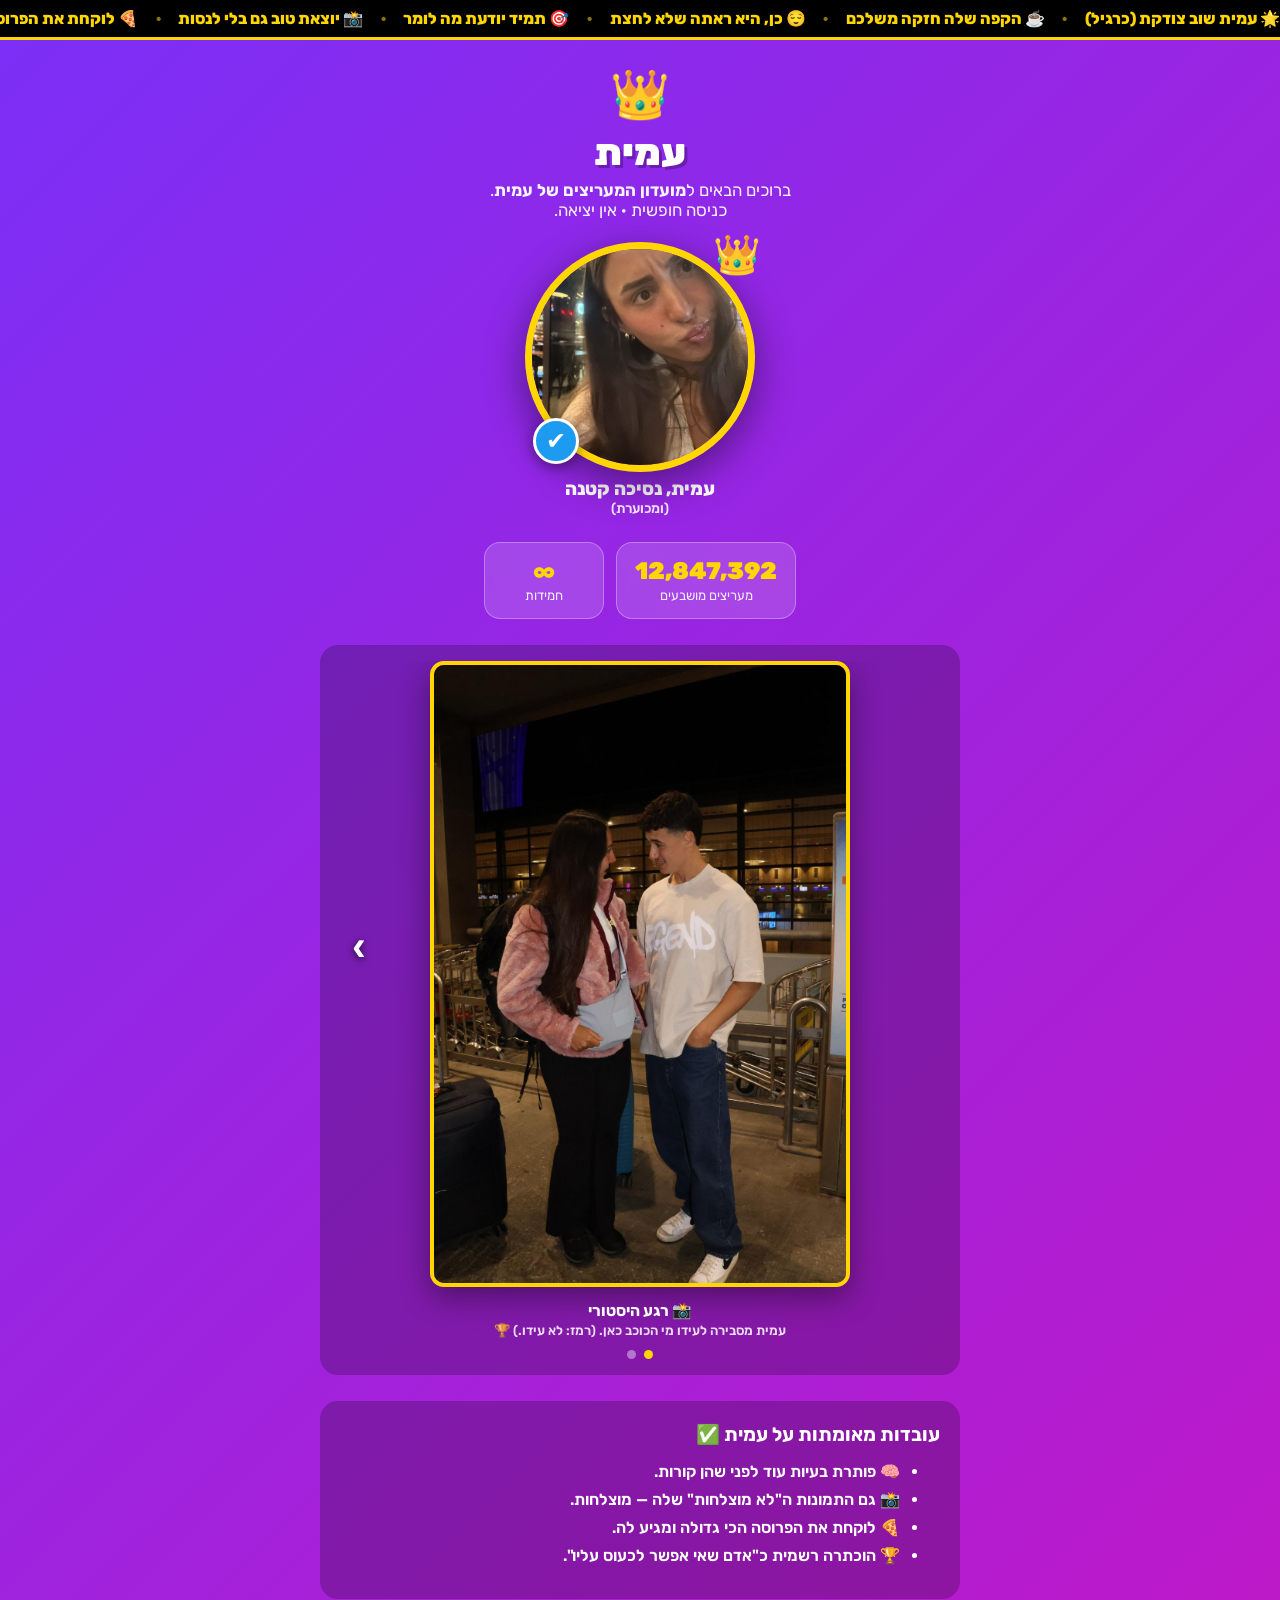
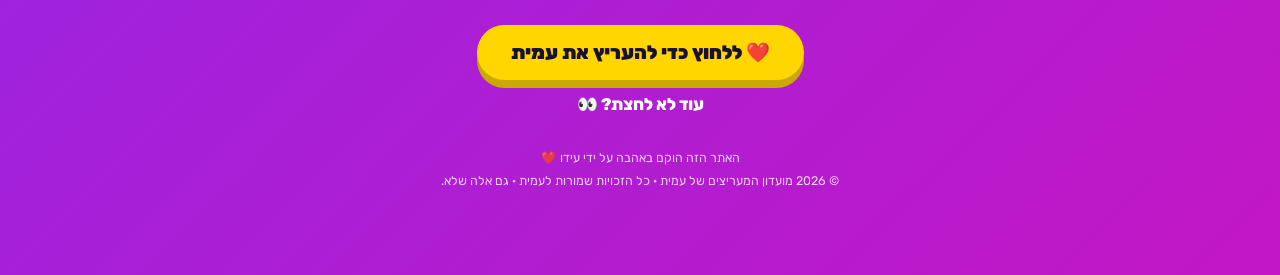
==== amit/index.html @ 1f01b0bc "amit: tune carousel swipe sensitivity (75px/1.5 -> 50px/1.2) Previous threshold was too stiff; a mod" ====
<!doctype html>
<html lang="he" dir="rtl">
<head>
  <meta charset="utf-8">
  <meta name="viewport" content="width=device-width, initial-scale=1.0">
  <link rel="icon" href='data:image/svg+xml,<svg xmlns="http://www.w3.org/2000/svg" viewBox="0 0 100 100"><text y=".9em" font-size="90">🍫</text></svg>'>
  <title>עמית 👑 — מועדון המעריצים</title>
  <meta name="description" content="מועדון המעריצים (הקטן והלא-רשמי בכלל) של עמית.">
  <meta name="robots" content="noindex, nofollow">
  <meta property="og:title" content="עמית 👑 — מועדון המעריצים">
  <meta property="og:description" content="מועדון המעריצים של עמית. חבר אחד נלהב (אני).">
  <meta property="og:image" content="amit.jpg">
  <link rel="preconnect" href="https://fonts.googleapis.com">
  <link rel="preconnect" href="https://fonts.gstatic.com" crossorigin>
  <link href="https://fonts.googleapis.com/css2?family=Rubik:wght@400;600;800;900&display=swap" rel="stylesheet">
  <style>
    :root { --p:#7b2ff7; --p2:#f107a3; --gold:#ffd600; --ink:#1a1030; }
    * { box-sizing:border-box; }
    html,body { margin:0; }
    body {
      font-family:"Rubik",sans-serif; color:#fff; text-align:center;
      background: linear-gradient(135deg,#7b2ff7,#f107a3 55%,#ff8a00);
      background-size:300% 300%; animation:bgmove 14s ease infinite;
      min-height:100vh; overflow-x:hidden;
      touch-action:manipulation; /* מבטל זום בדאבל-טאפ (מקישות מהירות) — שומר גלילה/צביטה */
    }
    @keyframes bgmove { 0%{background-position:0 50%} 50%{background-position:100% 50%} 100%{background-position:0 50%} }

    .ticker { background:#000; color:var(--gold); font-weight:800; padding:9px 0; overflow:hidden; border-bottom:3px solid var(--gold); }
    .ticker__track { display:inline-flex; white-space:nowrap; will-change:transform; animation:ticker 32s linear infinite; }
    .ticker__track > span { flex:0 0 auto; }
    .ticker__track .ti { display:inline-block; unicode-bidi:isolate; font-style:normal; }
    .ticker__track .ti::after { content:"·"; margin-inline:1.1rem; color:var(--gold); opacity:.55; }
    @keyframes ticker { from{transform:translateX(0)} to{transform:translateX(50%)} }

    .wrap { max-width:680px; margin:0 auto; padding:26px 20px 70px; }
    .crown { font-size:3rem; animation:float 2.6s ease-in-out infinite; }
    @keyframes float { 0%,100%{transform:translateY(0) rotate(-6deg)} 50%{transform:translateY(-14px) rotate(6deg)} }

    h1 { font-size:2.3rem; font-weight:900; margin:.2em 0 .1em; text-shadow:3px 3px 0 rgba(0,0,0,.25); line-height:1.25; }
    .sub { font-size:1.05rem; opacity:.95; margin:0 auto 22px; max-width:460px; }

    .photo-frame { position:relative; width:230px; height:230px; margin:10px auto 6px; }
    .photo-frame img { width:100%; height:100%; object-fit:cover; border-radius:50%; border:7px solid var(--gold); box-shadow:0 12px 40px rgba(0,0,0,.45); animation:bob 4s ease-in-out infinite; transition:opacity .25s ease; }
    @keyframes bob { 0%,100%{transform:rotate(-2deg)} 50%{transform:rotate(2deg)} }
    .photo-frame .badge { position:absolute; top:-10px; inset-inline-start:-6px; font-size:2.4rem; animation:float 3.1s ease-in-out infinite; }
    .photo-frame .verified { position:absolute; bottom:8px; inset-inline-end:8px; background:#1d9bf0; color:#fff; border-radius:50%; width:46px; height:46px; display:grid; place-items:center; font-size:1.5rem; border:3px solid #fff; box-shadow:0 4px 14px rgba(0,0,0,.4); }
    .caption { font-weight:800; font-size:1.15rem; margin:6px 0 2px; }
    .caption small { display:block; font-weight:600; opacity:.85; font-size:.85rem; }

    .stats { display:flex; gap:12px; justify-content:center; flex-wrap:wrap; margin:26px 0; }
    .stat { background:rgba(255,255,255,.15); backdrop-filter:blur(4px); border:1px solid rgba(255,255,255,.3); border-radius:16px; padding:14px 18px; min-width:120px; }
    .stat b { display:block; font-size:1.5rem; font-weight:900; color:var(--gold); }
    .stat span { font-size:.82rem; opacity:.92; }

    .moment { background:rgba(0,0,0,.22); border-radius:18px; padding:16px; margin:8px 0 26px; }
    .moment img { width:100%; max-width:420px; border-radius:14px; border:4px solid var(--gold); box-shadow:0 10px 30px rgba(0,0,0,.4); }
    .moment .cap { font-weight:700; margin-top:10px; font-size:.98rem; }
    .moment .cap small { display:block; opacity:.85; font-weight:600; font-size:.82rem; margin-top:3px; }
    .carousel { position:relative; overflow:hidden; border-radius:14px; transition:height .35s ease; }
    .slides { display:flex; direction:rtl; align-items:flex-start; transition:transform .35s ease; }
    .slide { flex:0 0 100%; direction:rtl; }
    .carousel .nav { position:absolute; top:42%; transform:translateY(-50%); z-index:2; width:34px; height:48px; border:none; background:none; padding:0; color:#fff; font-size:2.6rem; font-weight:900; line-height:1; cursor:pointer; display:grid; place-items:center; direction:ltr; text-shadow:0 2px 7px rgba(0,0,0,.75); }
    .carousel .nav.prev { left:6px; animation:nudgeL 1.6s ease-in-out infinite; }
    .carousel .nav.next { right:6px; animation:nudgeR 1.6s ease-in-out infinite; }
    .carousel .nav:active { transform:translateY(-50%) scale(.85); }
    @keyframes nudgeL { 0%,100%{transform:translateY(-50%)} 50%{transform:translateY(-50%) translateX(-5px)} }
    @keyframes nudgeR { 0%,100%{transform:translateY(-50%)} 50%{transform:translateY(-50%) translateX(5px)} }
    .dots { display:flex; gap:8px; justify-content:center; margin-top:12px; }
    .dots b { width:9px; height:9px; border-radius:50%; background:rgba(255,255,255,.4); cursor:pointer; transition:background .2s; }
    .dots b.on { background:var(--gold); }
    .facts { background:rgba(0,0,0,.22); border-radius:18px; padding:18px 20px; margin:8px 0 26px; text-align:right; }
    .facts h2 { margin:.2em 0 .5em; font-size:1.2rem; }
    .facts li { margin:9px 0; font-weight:600; }

    .btn { font-family:inherit; cursor:pointer; border:none; background:var(--gold); color:var(--ink); font-weight:900; font-size:1.2rem; padding:16px 34px; border-radius:50px; box-shadow:0 8px 0 #c9a800; transition:transform .07s, box-shadow .07s; touch-action:manipulation; -webkit-tap-highlight-color:transparent; user-select:none; -webkit-user-select:none; }
    .btn:active { transform:translateY(6px); box-shadow:0 2px 0 #c9a800; }
    .count { margin-top:14px; font-weight:800; font-size:1.05rem; min-height:1.4em; }

    .foot { opacity:.8; font-size:.78rem; margin-top:30px; line-height:1.8; }
    .confetti { position:fixed; top:-20px; font-size:1.4rem; pointer-events:none; animation:fall linear forwards; z-index:50; }
    @keyframes fall { to { transform:translateY(105vh) rotate(540deg); opacity:.2; } }
  </style>
</head>
<body>
  <div class="ticker"><div class="ticker__track">
    <span><i class="ti">🌟 עמית שוב צודקת (כרגיל)</i><i class="ti">☕ הקפה שלה חזקה משלכם</i><i class="ti">😌 כן, היא ראתה שלא לחצת</i><i class="ti">🎯 תמיד יודעת מה לומר</i><i class="ti">📸 יוצאת טוב גם בלי לנסות</i><i class="ti">🍕 לוקחת את הפרוסה הכי גדולה (ובצדק)</i><i class="ti">⭐ דירוג 5 כוכבים, אין כוכב שישי</i><i class="ti">👑 ועוד לא אמרנו כלום</i></span>
    <span aria-hidden="true"><i class="ti">🌟 עמית שוב צודקת (כרגיל)</i><i class="ti">☕ הקפה שלה חזקה משלכם</i><i class="ti">😌 כן, היא ראתה שלא לחצת</i><i class="ti">🎯 תמיד יודעת מה לומר</i><i class="ti">📸 יוצאת טוב גם בלי לנסות</i><i class="ti">🍕 לוקחת את הפרוסה הכי גדולה (ובצדק)</i><i class="ti">⭐ דירוג 5 כוכבים, אין כוכב שישי</i><i class="ti">👑 ועוד לא אמרנו כלום</i></span>
  </div></div>

  <div class="wrap">
    <div class="crown">👑</div>
    <h1>עמית</h1>
    <p class="sub">ברוכים הבאים ל<b>מועדון המעריצים של עמית</b>.<br>כניסה חופשית · אין יציאה.</p>

    <div class="photo-frame">
      <span class="badge">👑</span>
      <img src="amit.jpg" alt="עמית 👑">
      <div class="verified" title="מאומת">✔</div>
    </div>
    <div class="caption">עמית, נסיכה קטנה <small>(ומכוערת)</small></div>

    <div class="stats">
      <div class="stat"><b id="fans">12,847,392</b><span>מעריצים מושבעים</span></div>
      <div class="stat"><b>∞</b><span>חמידות</span></div>
    </div>

    <div class="moment">
      <div class="carousel">
        <div class="slides" id="slides">
          <div class="slide">
            <img src="moment1.jpg" alt="רגע היסטורי עם עמית">
            <div class="cap">📸 רגע היסטורי
              <small>עמית מסבירה לעידו מי הכוכב כאן. (רמז: לא עידו.) 🏆</small>
            </div>
          </div>
          <div class="slide">
            <img src="moment2.jpg" alt="עמית ועידו בשדה התעופה">
            <div class="cap">המשך יבוא<br>✈️ ❤️</div>
          </div>
        </div>
        <button class="nav prev" aria-label="הקודם">‹</button>
        <button class="nav next" aria-label="הבא">›</button>
      </div>
      <div class="dots" id="dots"></div>
    </div>

    <div class="facts">
      <h2>עובדות מאומתות על עמית ✅</h2>
      <ul>
        <li>🧠 פותרת בעיות עוד לפני שהן קורות.</li>
        <li>📸 גם התמונות ה"לא מוצלחות" שלה — מוצלחות.</li>
        <li>🍕 לוקחת את הפרוסה הכי גדולה ומגיע לה.</li>
        <li>🏆 הוכתרה רשמית כ"אדם שאי אפשר לכעוס עליו".</li>
      </ul>
    </div>

    <button class="btn" id="loveBtn">❤️ ללחוץ כדי להעריץ את עמית</button>
    <div class="count" id="countLine"></div>

    <p class="foot">
      האתר הזה הוקם באהבה על ידי עידו ❤️<br>
      © 2026 מועדון המעריצים של עמית · כל הזכויות שמורות לעמית · גם אלה שלא.
    </p>
  </div>

  <script>
    // מונה הערצות (נשמר בדפדפן)
    var KEY = 'amit_love';
    var n = parseInt(localStorage.getItem(KEY) || '0', 10);
    var line = document.getElementById('countLine');
    var fans = document.getElementById('fans');
    var quips = [
      'עמית מרגישה את האהבה ❤️',
      'עוד אחד! עמית מחייכת 😌',
      'אתה מעריץ מספר ' ,
      'עמית: "תודה, חמוד" 👑',
      'נרשם בהצלחה 🏅',
      'עמית ראתה את זה. כל הכבוד 👀',
      'הלב של עמית גדל בקצת ❤️',
      'עוד לחיצה, עוד חיוך 😄',
      'אתה עכשיו רשמית מעריץ מאומת ✅',
      'עמית: "ידעתי שתחזור" 😏',
      'הלחיצה הזו עשתה לעמית את היום ☀️',
      'מתועד. עמית גאה 📸',
      'איכות מעריץ: מעולה ⭐',
      'עמית שולחת לך אנרגיות טובות ✨',
      'קליק מושלם. בדיוק כמו עמית 💛',
      'אלוף. עמית מצדיעה 🫡',
      'עוד נקודה במועדון המעריצים 🎟️'
    ];
    function paint() {
      line.textContent = 'עוד לא לחצת? 👀';
    }
    paint();

    function confettiBurst() {
      var emojis = ['👑','❤️','✨','🎉','💜','🏆','😂'];
      for (var i=0;i<18;i++){
        var c = document.createElement('div');
        c.className = 'confetti';
        c.textContent = emojis[i % emojis.length];
        c.style.left = Math.floor(Math.random()*100) + 'vw';
        c.style.animationDuration = (1.6 + Math.random()*1.8) + 's';
        document.body.appendChild(c);
        (function(el){ setTimeout(function(){ el.remove(); }, 3600); })(c);
      }
    }

    document.getElementById('loveBtn').addEventListener('click', function () {
      n++;
      localStorage.setItem(KEY, String(n));
      paint();
      confettiBurst();
      // מספר ה"מעריצים" קופץ בכל לחיצה
      var base = 12847392 + n * 7;
      fans.textContent = base.toLocaleString('en-US');
      var q = quips[Math.floor(Math.random()*quips.length)];
      if (q.endsWith('מספר ')) q += (1000000 + n);
      line.textContent = '🎉 ' + q;
    });

    // תמונת פרופיל מתחלפת כל 2 שניות
    var profileImgs = ['amit.jpg','amit3.jpg','amit4.jpg','amit5.jpg'];
    profileImgs.forEach(function(s){ var im = new Image(); im.src = s; });
    var pImg = document.querySelector('.photo-frame img');
    var pi = 0;
    setInterval(function(){
      pi = (pi + 1) % profileImgs.length;
      pImg.style.opacity = '0';
      setTimeout(function(){ pImg.src = profileImgs[pi]; pImg.style.opacity = '1'; }, 220);
    }, 2000);

    // קרוסלת "רגע היסטורי"
    (function(){
      var slides = document.getElementById('slides');
      var carousel = slides.parentElement;
      var slideEls = slides.children;
      var dotsWrap = document.getElementById('dots');
      var total = slideEls.length;
      var idx = 0;
      for (var d = 0; d < total; d++){
        var dot = document.createElement('b');
        (function(i){ dot.addEventListener('click', function(){ go(i); }); })(d);
        dotsWrap.appendChild(dot);
      }
      function setHeight(){ carousel.style.height = slideEls[idx].offsetHeight + 'px'; }
      var leftBtn = document.querySelector('.nav.prev');   // פיזית משמאל (‹) — קדימה לתמונה הבאה
      var rightBtn = document.querySelector('.nav.next');  // פיזית מימין (›) — אחורה לתמונה הקודמת
      function updateArrows(){
        leftBtn.style.visibility  = (idx >= total - 1) ? 'hidden' : 'visible';
        rightBtn.style.visibility = (idx <= 0) ? 'hidden' : 'visible';
      }
      function go(i){
        idx = Math.max(0, Math.min(total - 1, i));   // ללא לופ — נעצר בקצוות
        slides.style.transform = 'translateX(' + (idx * 100) + '%)';
        var dots = dotsWrap.children;
        for (var k = 0; k < dots.length; k++) dots[k].className = (k === idx ? 'on' : '');
        updateArrows();
        setHeight();
      }
      leftBtn.addEventListener('click', function(){ go(idx + 1); });
      rightBtn.addEventListener('click', function(){ go(idx - 1); });
      // החלקה במובייל (swipe)
      var startX = null, startY = null;
      carousel.addEventListener('touchstart', function(e){ startX = e.touches[0].clientX; startY = e.touches[0].clientY; }, { passive:true });
      carousel.addEventListener('touchend', function(e){
        if (startX === null) return;
        var dx = e.changedTouches[0].clientX - startX;
        var dy = e.changedTouches[0].clientY - startY;
        // רק החלקה אופקית מכוונת (סף גבוה + ברור שאופקי > אנכי) — כדי שגלילה אנכית לא תחליף תמונה
        if (Math.abs(dx) > 50 && Math.abs(dx) > Math.abs(dy) * 1.2) { go(dx < 0 ? idx - 1 : idx + 1); }
        startX = null; startY = null;
      }, { passive:true });
      slides.querySelectorAll('img').forEach(function(im){
        if (im.complete) setHeight(); else im.addEventListener('load', setHeight);
      });
      window.addEventListener('resize', setHeight);
      go(0);
    })();
  </script>
</body>
</html>
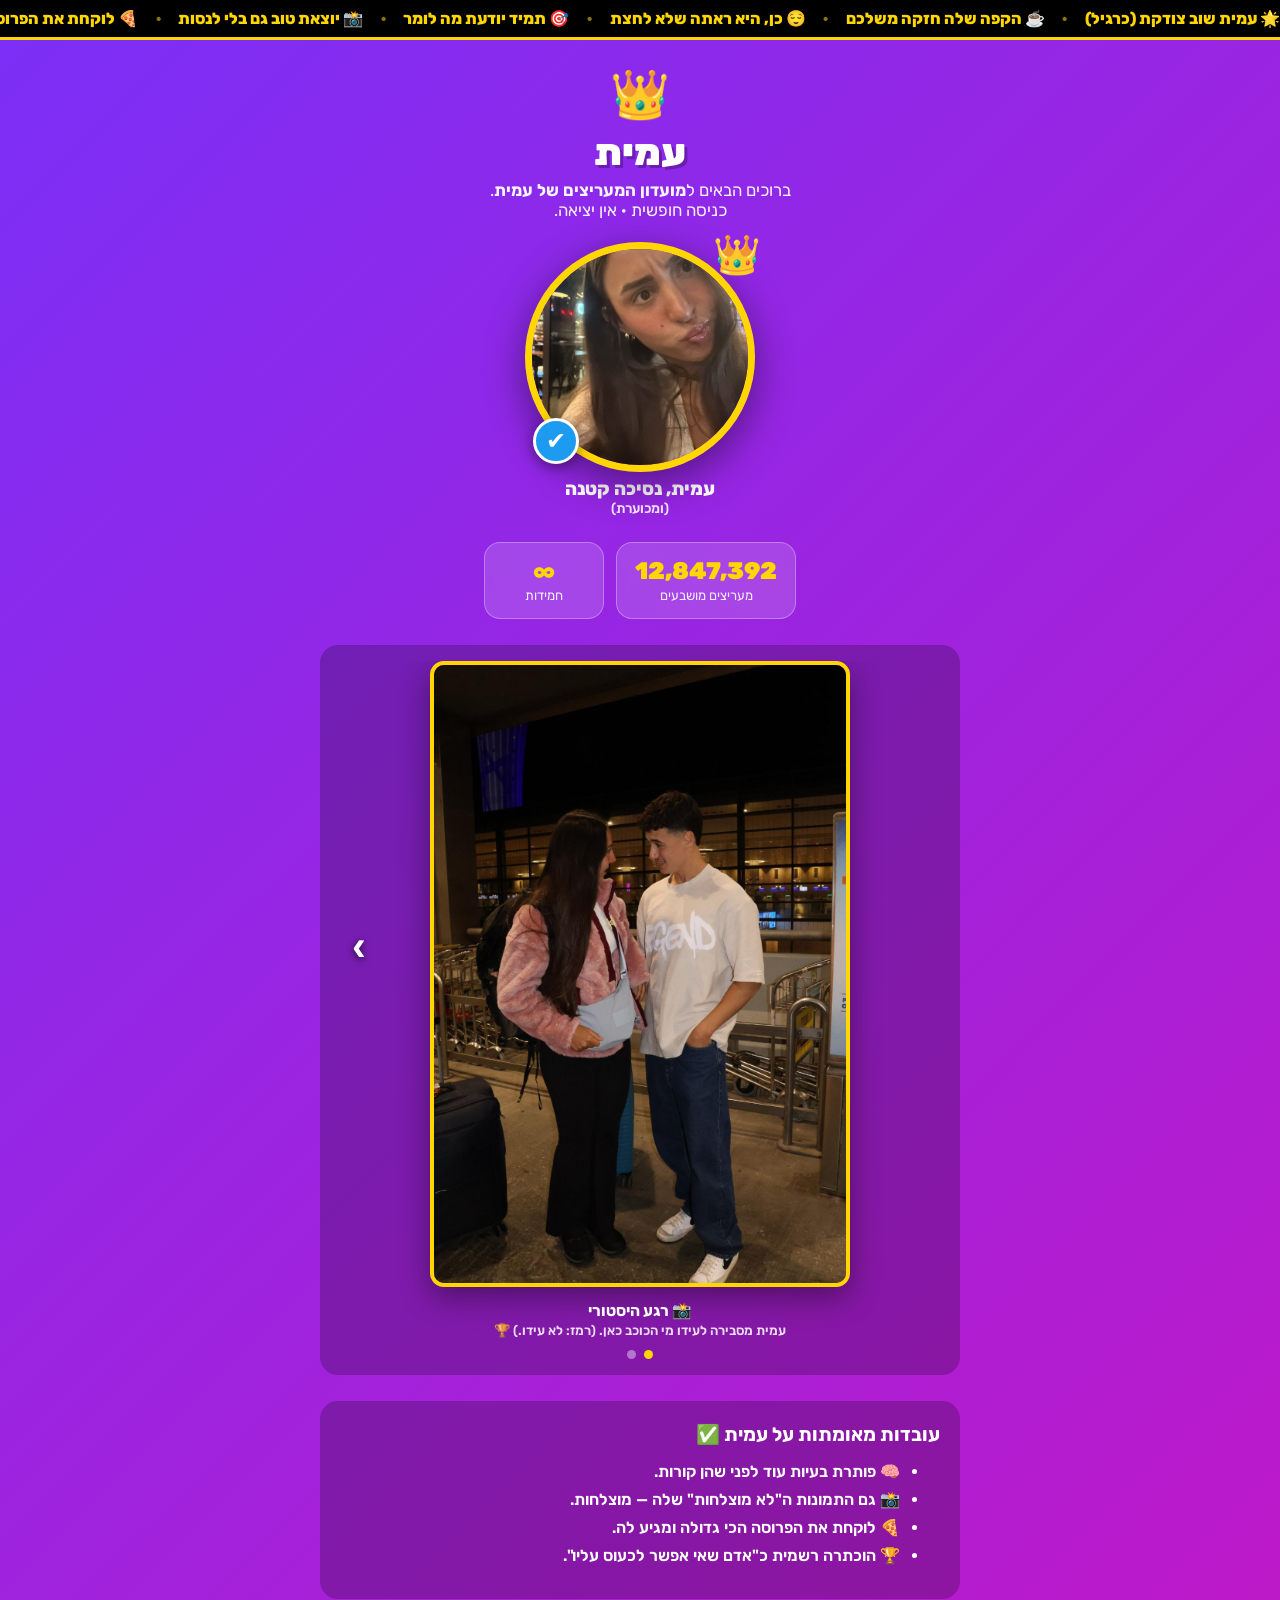
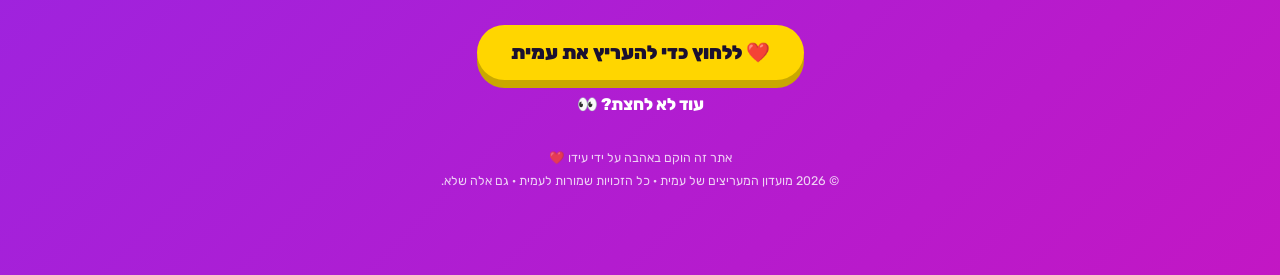
==== commit bcfb2513: "amit: press effect works on mobile (pointer events); footer wording - Drive the button's pressed-dow" ====
--- a/amit/index.html
+++ b/amit/index.html
@@ -74,7 +74,7 @@
     .facts li { margin:9px 0; font-weight:600; }
 
     .btn { font-family:inherit; cursor:pointer; border:none; background:var(--gold); color:var(--ink); font-weight:900; font-size:1.2rem; padding:16px 34px; border-radius:50px; box-shadow:0 8px 0 #c9a800; transition:transform .07s, box-shadow .07s; touch-action:manipulation; -webkit-tap-highlight-color:transparent; user-select:none; -webkit-user-select:none; }
-    .btn:active { transform:translateY(6px); box-shadow:0 2px 0 #c9a800; }
+    .btn:active, .btn.pressed { transform:translateY(6px); box-shadow:0 2px 0 #c9a800; }
     .count { margin-top:14px; font-weight:800; font-size:1.05rem; min-height:1.4em; }
 
     .foot { opacity:.8; font-size:.78rem; margin-top:30px; line-height:1.8; }
@@ -139,7 +139,7 @@
     <div class="count" id="countLine"></div>
 
     <p class="foot">
-      האתר הזה הוקם באהבה על ידי עידו ❤️<br>
+      אתר זה הוקם באהבה על ידי עידו ❤️<br>
       © 2026 מועדון המעריצים של עמית · כל הזכויות שמורות לעמית · גם אלה שלא.
     </p>
   </div>
@@ -200,6 +200,13 @@
       line.textContent = '🎉 ' + q;
     });
 
+    // אפקט "לחיצה" שעובד גם במובייל (לא רק :active בדסקטופ)
+    var loveBtn = document.getElementById('loveBtn');
+    loveBtn.addEventListener('pointerdown', function(){ loveBtn.classList.add('pressed'); });
+    ['pointerup','pointerleave','pointercancel'].forEach(function(ev){
+      loveBtn.addEventListener(ev, function(){ loveBtn.classList.remove('pressed'); });
+    });
+
     // תמונת פרופיל מתחלפת כל 2 שניות
     var profileImgs = ['amit.jpg','amit3.jpg','amit4.jpg','amit5.jpg'];
     profileImgs.forEach(function(s){ var im = new Image(); im.src = s; });
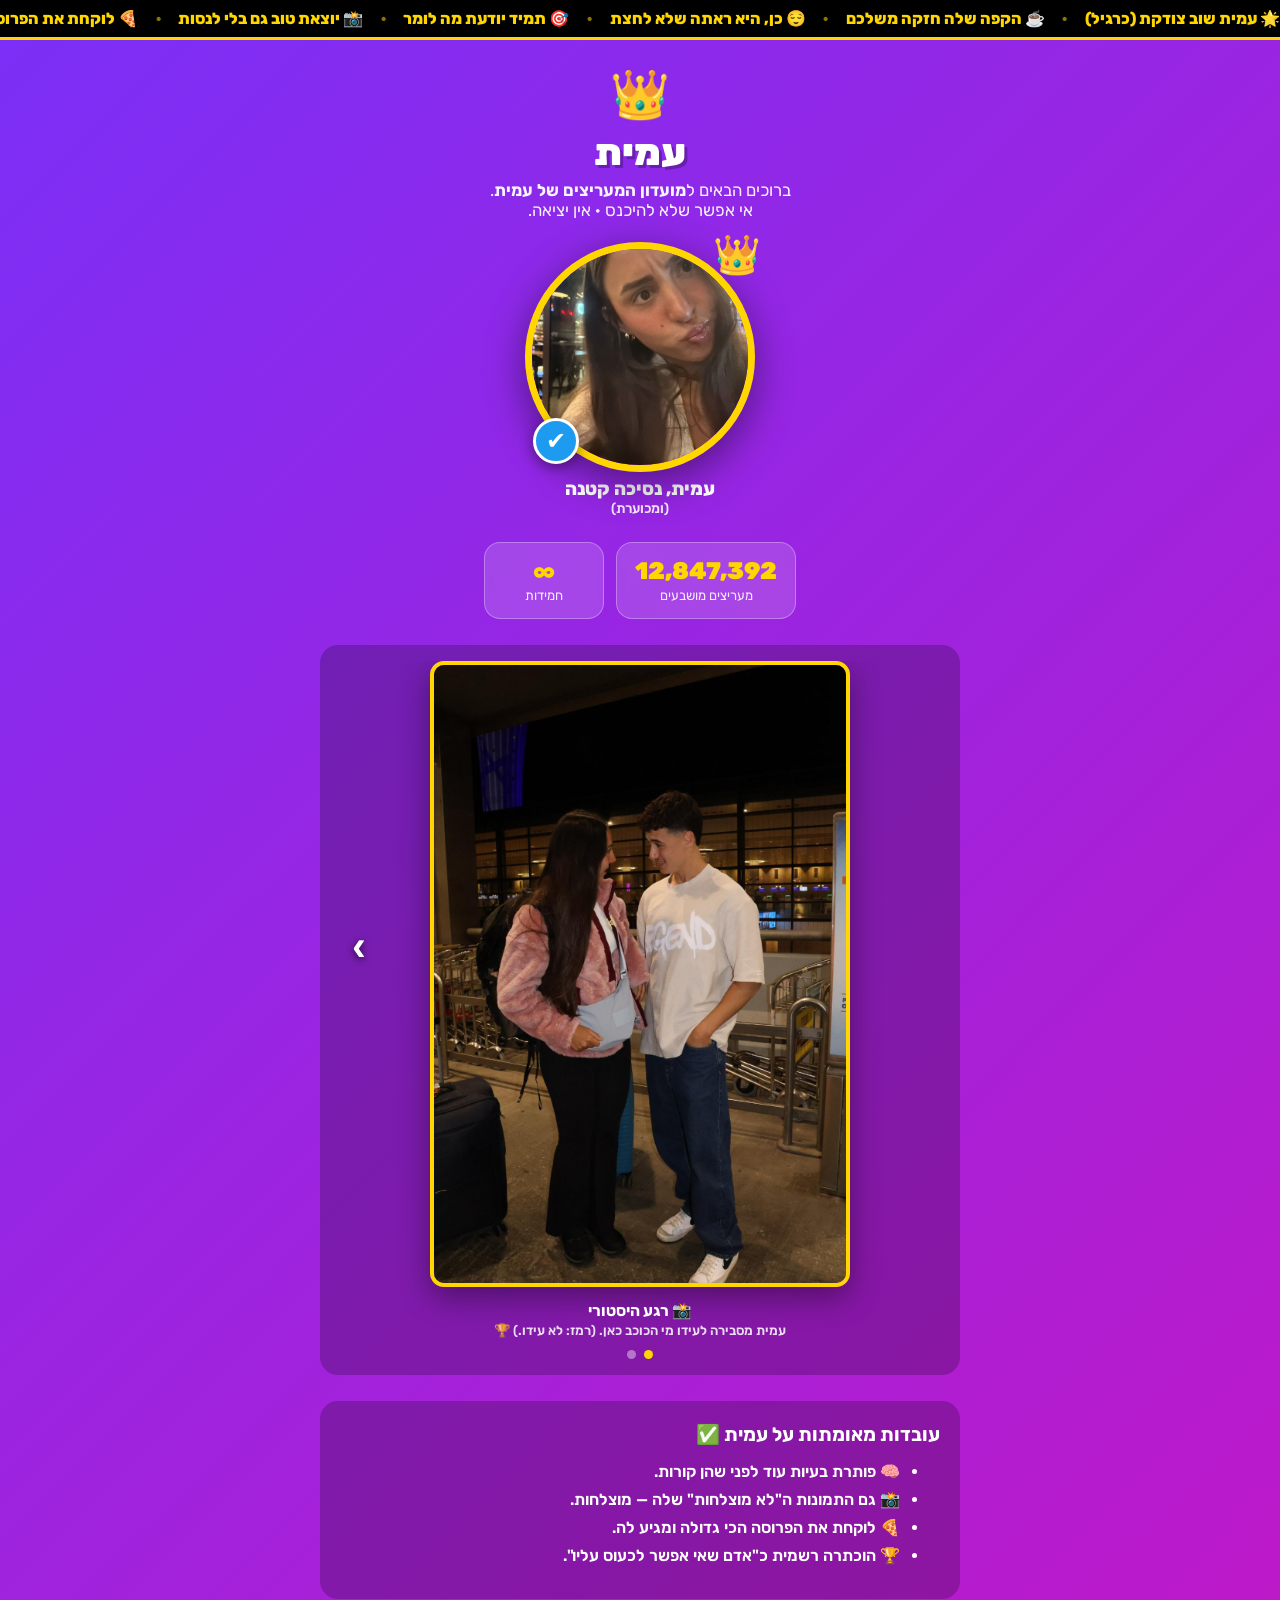
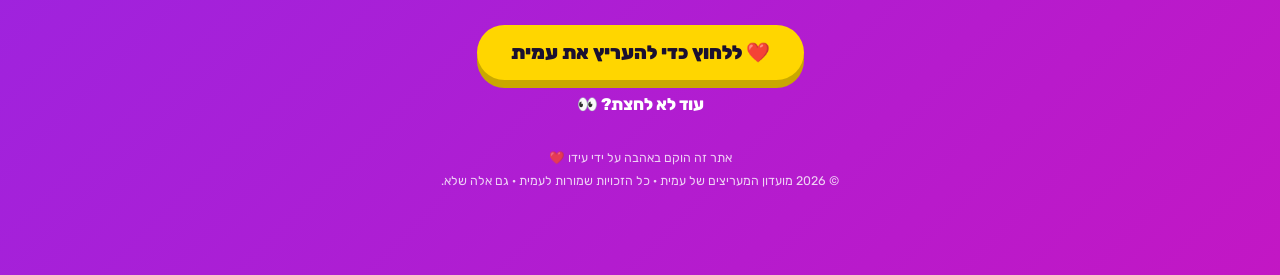
==== commit 1ea77265: "amit: subtitle copy "כניסה חופשית" -> "אי אפשר שלא להיכנס" Co-Authored-By: Claude Opus 4.8 (1M conte" ====
--- a/amit/index.html
+++ b/amit/index.html
@@ -91,7 +91,7 @@
   <div class="wrap">
     <div class="crown">👑</div>
     <h1>עמית</h1>
-    <p class="sub">ברוכים הבאים ל<b>מועדון המעריצים של עמית</b>.<br>כניסה חופשית · אין יציאה.</p>
+    <p class="sub">ברוכים הבאים ל<b>מועדון המעריצים של עמית</b>.<br>אי אפשר שלא להיכנס · אין יציאה.</p>
 
     <div class="photo-frame">
       <span class="badge">👑</span>
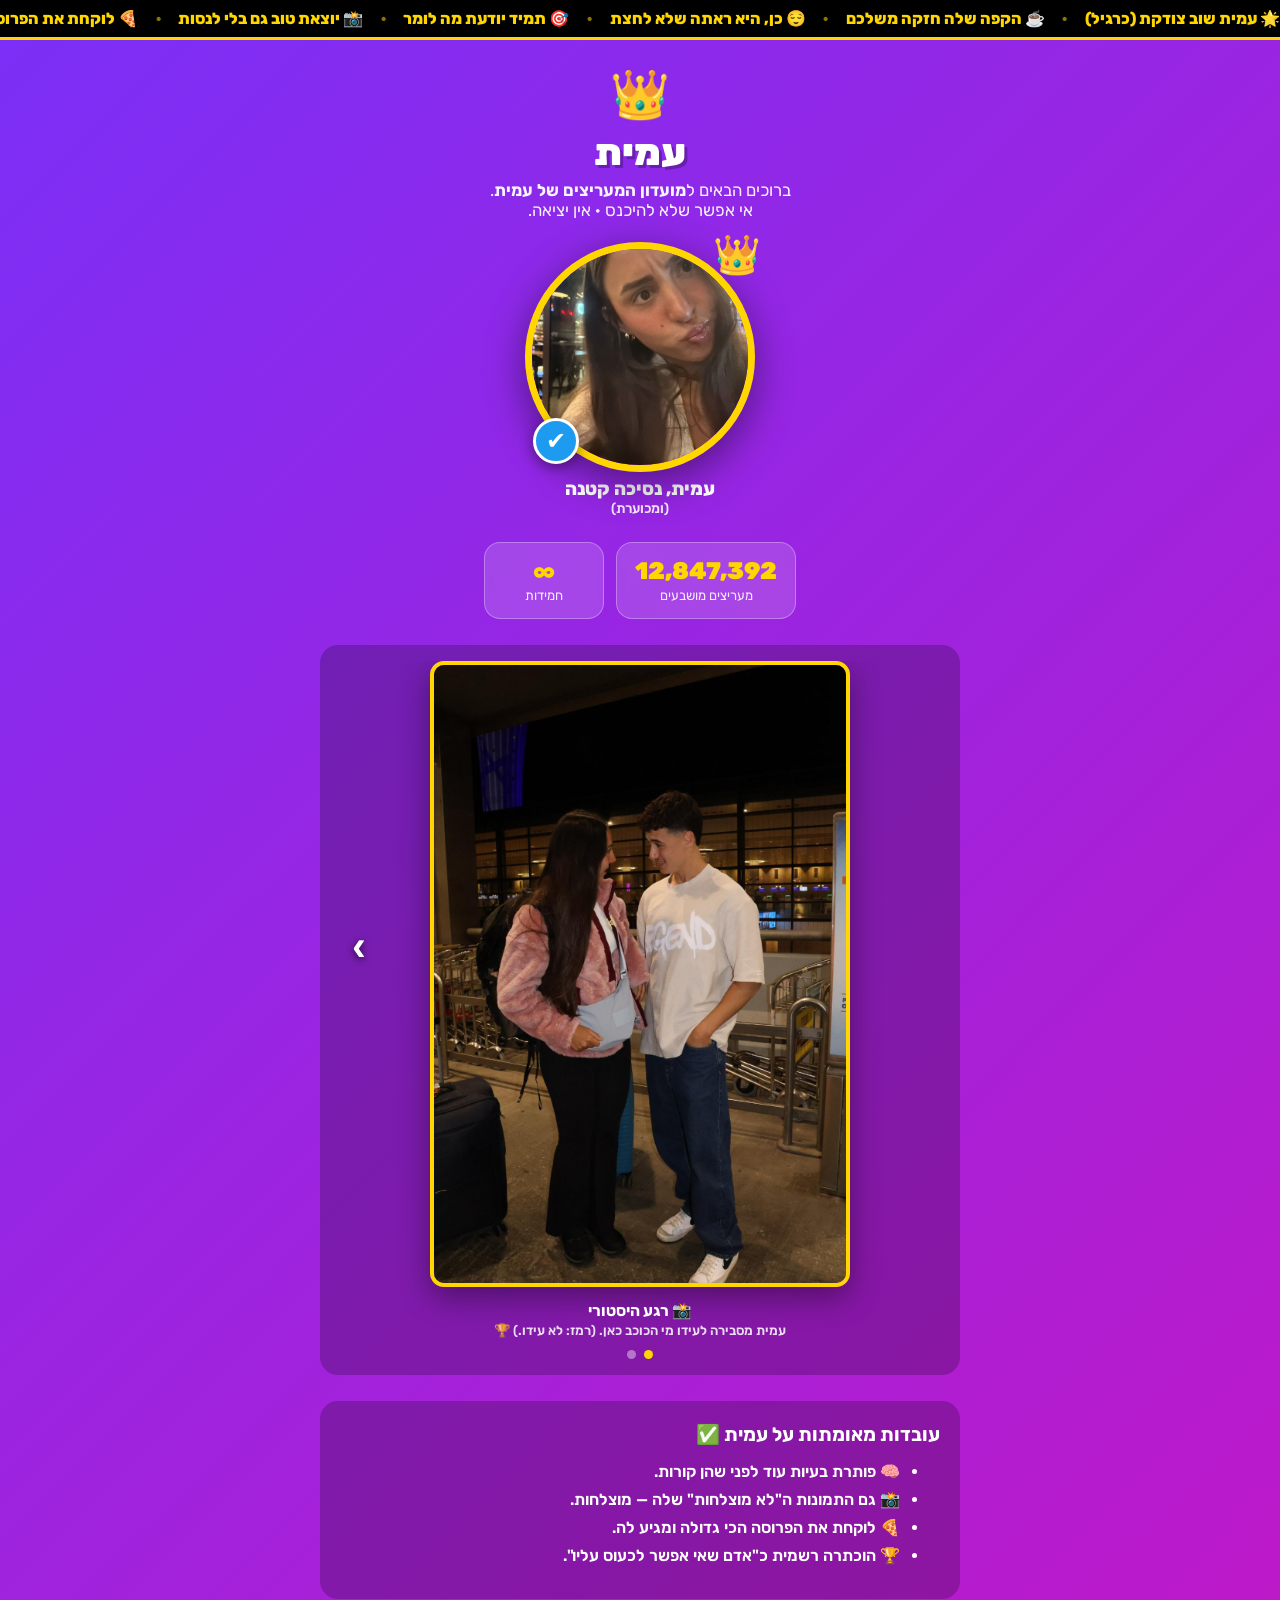
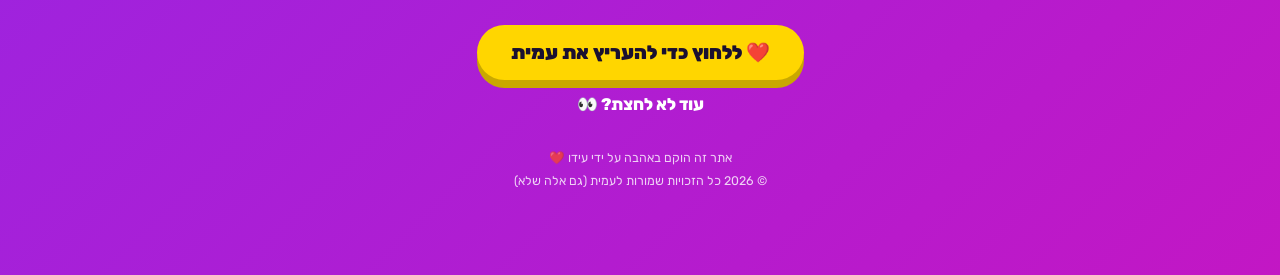
==== commit 6ce57891: "amit: simplify footer copyright line Co-Authored-By: Claude Opus 4.8 (1M context) <noreply@anthropic" ====
--- a/amit/index.html
+++ b/amit/index.html
@@ -140,7 +140,7 @@
 
     <p class="foot">
       אתר זה הוקם באהבה על ידי עידו ❤️<br>
-      © 2026 מועדון המעריצים של עמית · כל הזכויות שמורות לעמית · גם אלה שלא.
+      © 2026 כל הזכויות שמורות לעמית (גם אלה שלא)
     </p>
   </div>
 
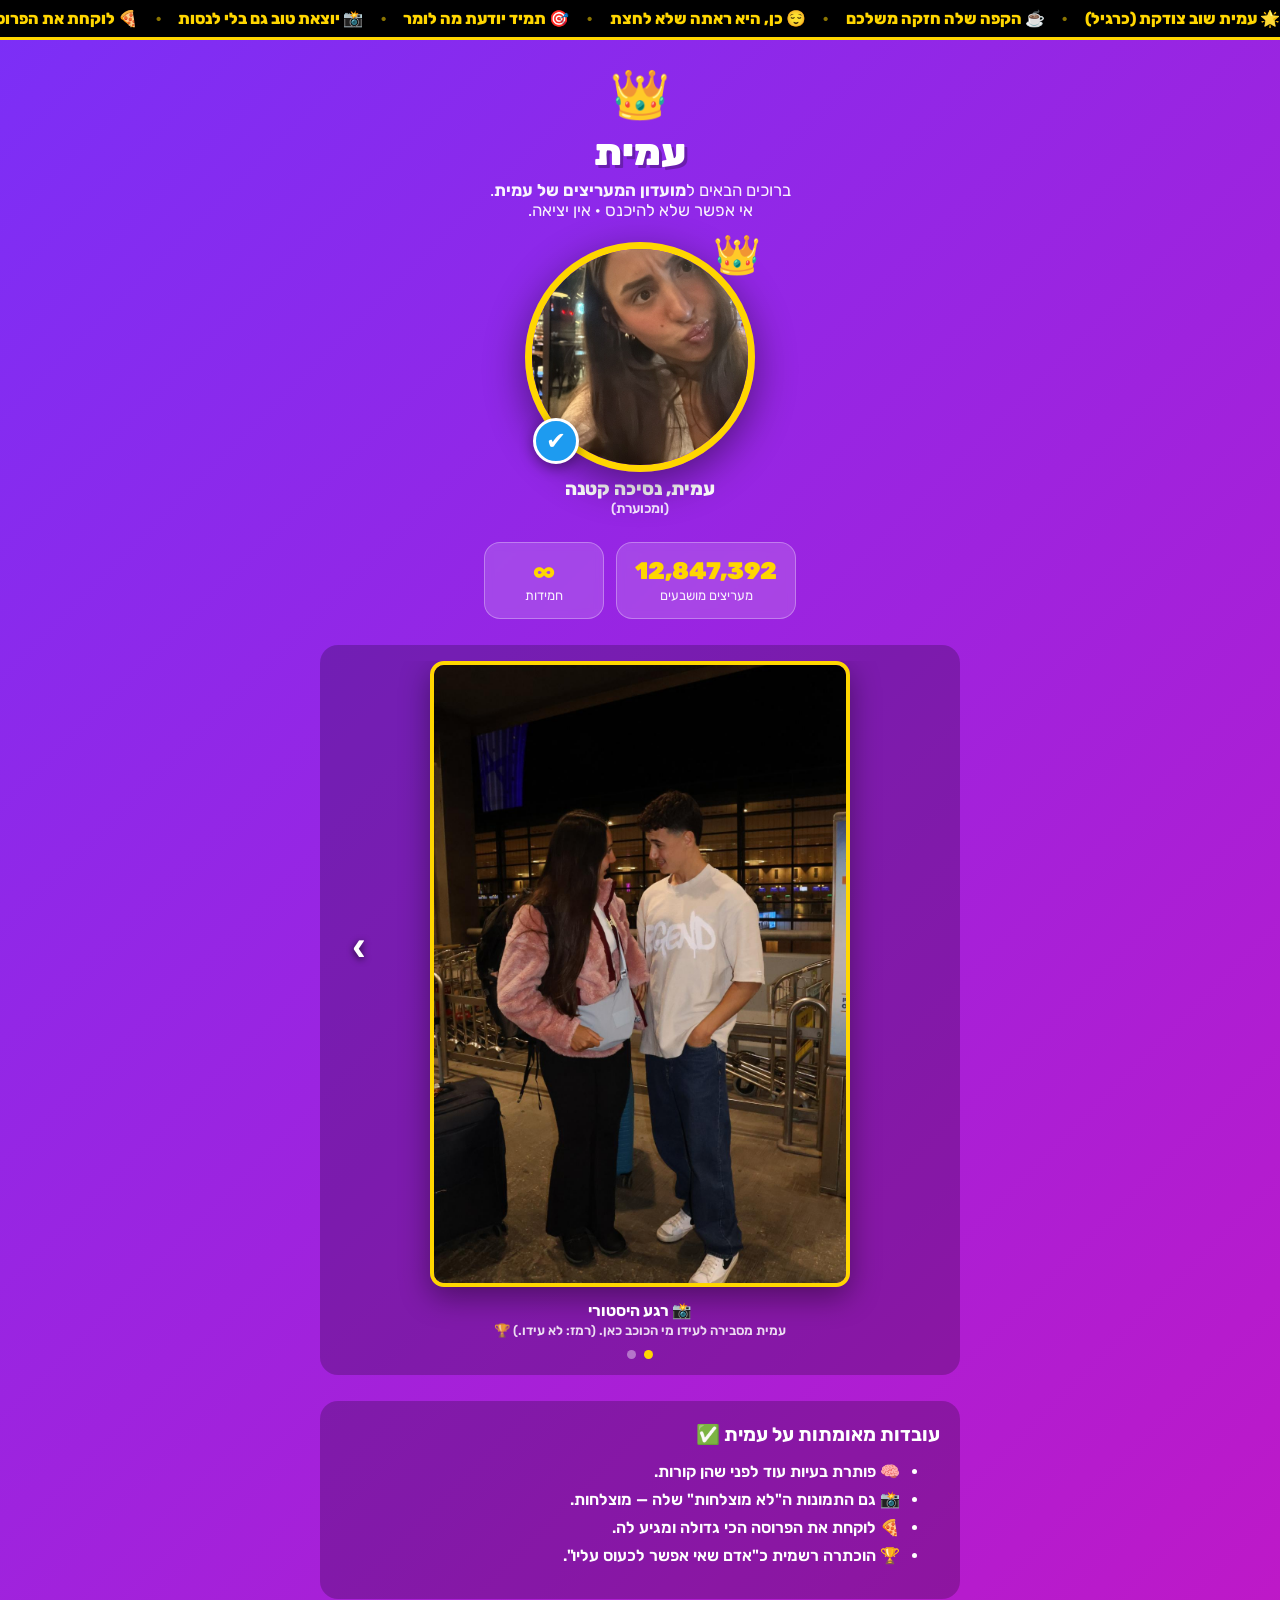
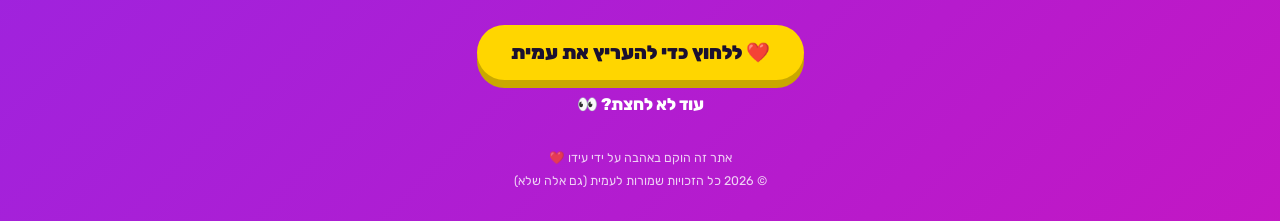
==== commit 8a5d3d19: "amit: move footer closer to page bottom (reduce wrap bottom padding) Co-Authored-By: Claude Opus 4.8" ====
--- a/amit/index.html
+++ b/amit/index.html
@@ -33,7 +33,7 @@
     .ticker__track .ti::after { content:"·"; margin-inline:1.1rem; color:var(--gold); opacity:.55; }
     @keyframes ticker { from{transform:translateX(0)} to{transform:translateX(50%)} }
 
-    .wrap { max-width:680px; margin:0 auto; padding:26px 20px 70px; }
+    .wrap { max-width:680px; margin:0 auto; padding:26px 20px 16px; }
     .crown { font-size:3rem; animation:float 2.6s ease-in-out infinite; }
     @keyframes float { 0%,100%{transform:translateY(0) rotate(-6deg)} 50%{transform:translateY(-14px) rotate(6deg)} }
 
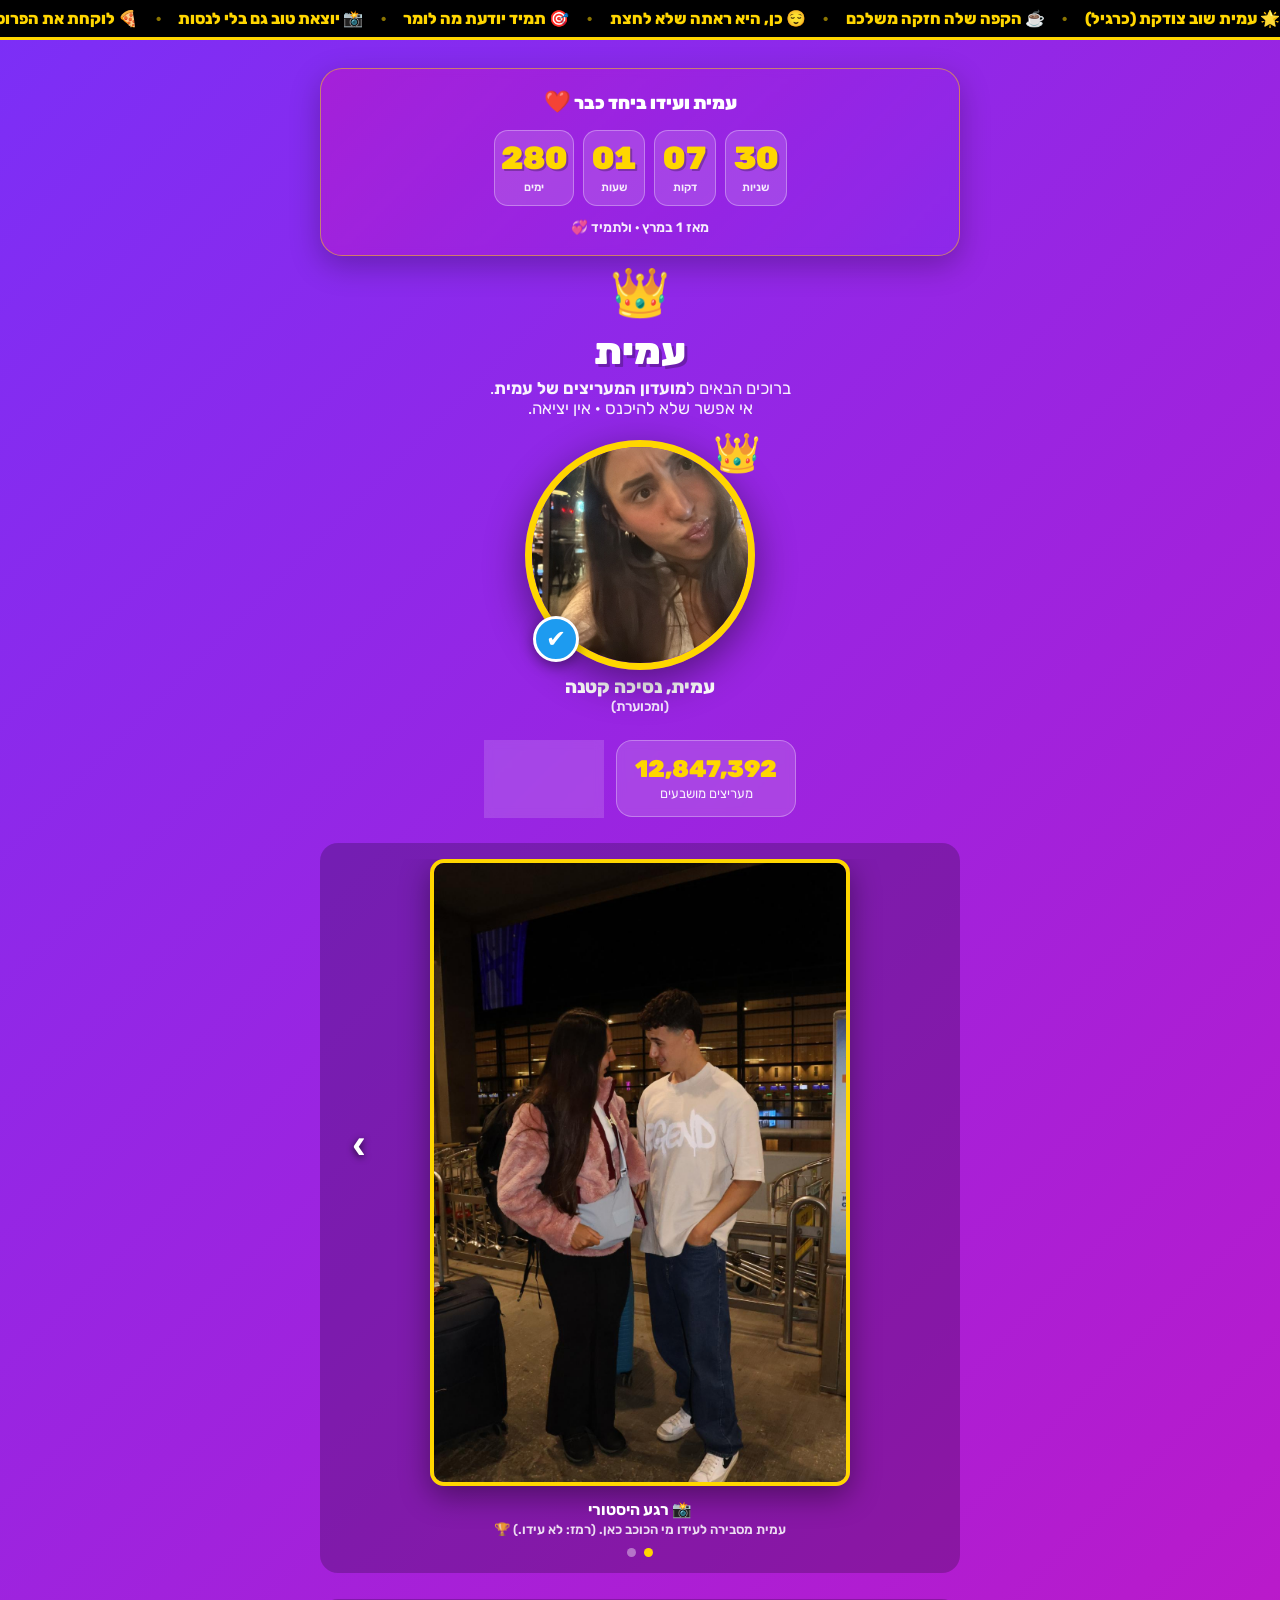
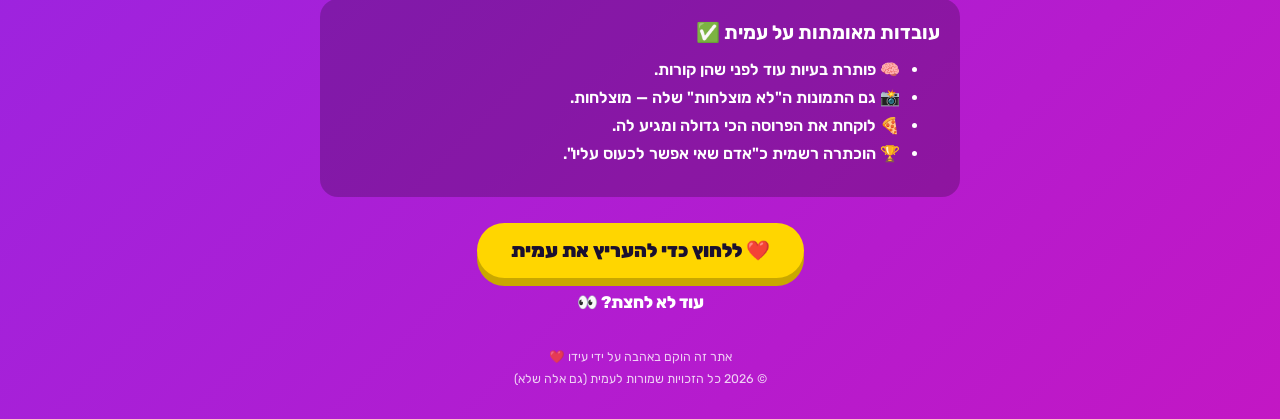
==== commit f18702d7: "amit: add meeting countdown → forever 'together' counter Add a counter section directly under the an" ====
--- a/amit/index.html
+++ b/amit/index.html
@@ -80,6 +80,18 @@
     .foot { opacity:.8; font-size:.78rem; margin-top:30px; line-height:1.8; }
     .confetti { position:fixed; top:-20px; font-size:1.4rem; pointer-events:none; animation:fall linear forwards; z-index:50; }
     @keyframes fall { to { transform:translateY(105vh) rotate(540deg); opacity:.2; } }
+
+    /* ספירה לאחור לפגישה → ספירה-קדימה "ביחד" */
+    .cd { background:rgba(0,0,0,.24); border:1px solid rgba(255,255,255,.28); border-radius:22px; padding:18px 16px 20px; margin:2px 0 8px; backdrop-filter:blur(4px); box-shadow:0 10px 30px rgba(0,0,0,.25); }
+    .cd--up { background:linear-gradient(135deg,rgba(241,7,163,.30),rgba(123,47,247,.30)); border-color:rgba(255,214,0,.5); }
+    .cd__title { font-weight:900; font-size:1.12rem; line-height:1.35; margin-bottom:14px; }
+    .cd__title .em { font-size:1.35rem; }
+    .cd__units { display:flex; gap:9px; justify-content:center; direction:ltr; }
+    .cd__unit { background:rgba(255,255,255,.14); border:1px solid rgba(255,255,255,.32); border-radius:14px; padding:11px 6px; min-width:62px; }
+    .cd__num { font-size:2rem; font-weight:900; color:var(--gold); line-height:1; font-variant-numeric:tabular-nums; text-shadow:2px 2px 0 rgba(0,0,0,.25); }
+    .cd__lbl { font-size:.7rem; opacity:.9; margin-top:7px; font-weight:600; }
+    .cd__sub { margin-top:13px; font-size:.85rem; opacity:.93; font-weight:600; }
+    @media (max-width:380px){ .cd__unit{ min-width:54px; } .cd__num{ font-size:1.7rem; } }
   </style>
 </head>
 <body>
@@ -89,6 +101,12 @@
   </div></div>
 
   <div class="wrap">
+    <section class="cd" id="cd">
+      <div class="cd__title" id="cdTitle"></div>
+      <div class="cd__units" id="cdUnits"></div>
+      <div class="cd__sub" id="cdSub"></div>
+    </section>
+
     <div class="crown">👑</div>
     <h1>עמית</h1>
     <p class="sub">ברוכים הבאים ל<b>מועדון המעריצים של עמית</b>.<br>אי אפשר שלא להיכנס · אין יציאה.</p>
@@ -174,6 +192,52 @@
     }
     paint();
 
+    // ⏳ ספירה לאחור לפגישה של עמית ועידו → ❤️ ספירה-קדימה "ביחד" לתמיד
+    (function(){
+      // חצות בלילה שבין 28 ל-29 ביוני 2026, בשעון פרו (לימה, UTC-5)
+      var meetAt = new Date('2026-06-29T00:00:00-05:00').getTime();
+      // עמית ועידו ביחד מאז 1 במרץ 2026 (שעון פרו)
+      var sinceAt = new Date('2026-03-01T00:00:00-05:00').getTime();
+      var cd = document.getElementById('cd');
+      var cdTitle = document.getElementById('cdTitle');
+      var cdUnits = document.getElementById('cdUnits');
+      var cdSub = document.getElementById('cdSub');
+      var phase = '', firstRun = true;
+      function pad(x){ return (x < 10 ? '0' : '') + x; }
+      function unit(num, lbl){
+        return '<div class="cd__unit"><div class="cd__num">' + num + '</div><div class="cd__lbl">' + lbl + '</div></div>';
+      }
+      function tick(){
+        var now = Date.now();
+        if (now < meetAt) {
+          if (phase !== 'down') {
+            phase = 'down';
+            cd.classList.remove('cd--up');
+            cdTitle.innerHTML = 'עמית ועידו נפגשים בעוד <span class="em">💞</span>';
+            cdSub.textContent = 'הספירה לאיחוד הגדול 🤍';
+          }
+          var s = Math.floor((meetAt - now) / 1000);
+          var h = Math.floor(s / 3600), m = Math.floor((s % 3600) / 60), sec = s % 60;
+          cdUnits.innerHTML = unit(pad(h), 'שעות') + unit(pad(m), 'דקות') + unit(pad(sec), 'שניות');
+        } else {
+          if (phase !== 'up') {
+            phase = 'up';
+            cd.classList.add('cd--up');
+            cdTitle.innerHTML = 'עמית ועידו ביחד כבר <span class="em">❤️</span>';
+            cdSub.textContent = 'מאז 1 במרץ · ולתמיד 💞';
+            if (!firstRun) confettiBurst();
+          }
+          var s2 = Math.floor((now - sinceAt) / 1000);
+          var d = Math.floor(s2 / 86400);
+          var h2 = Math.floor((s2 % 86400) / 3600), m2 = Math.floor((s2 % 3600) / 60), sec2 = s2 % 60;
+          cdUnits.innerHTML = unit(d, 'ימים') + unit(pad(h2), 'שעות') + unit(pad(m2), 'דקות') + unit(pad(sec2), 'שניות');
+        }
+        firstRun = false;
+      }
+      tick();
+      setInterval(tick, 1000);
+    })();
+
     function confettiBurst() {
       var emojis = ['👑','❤️','✨','🎉','💜','🏆','😂'];
       for (var i=0;i<18;i++){
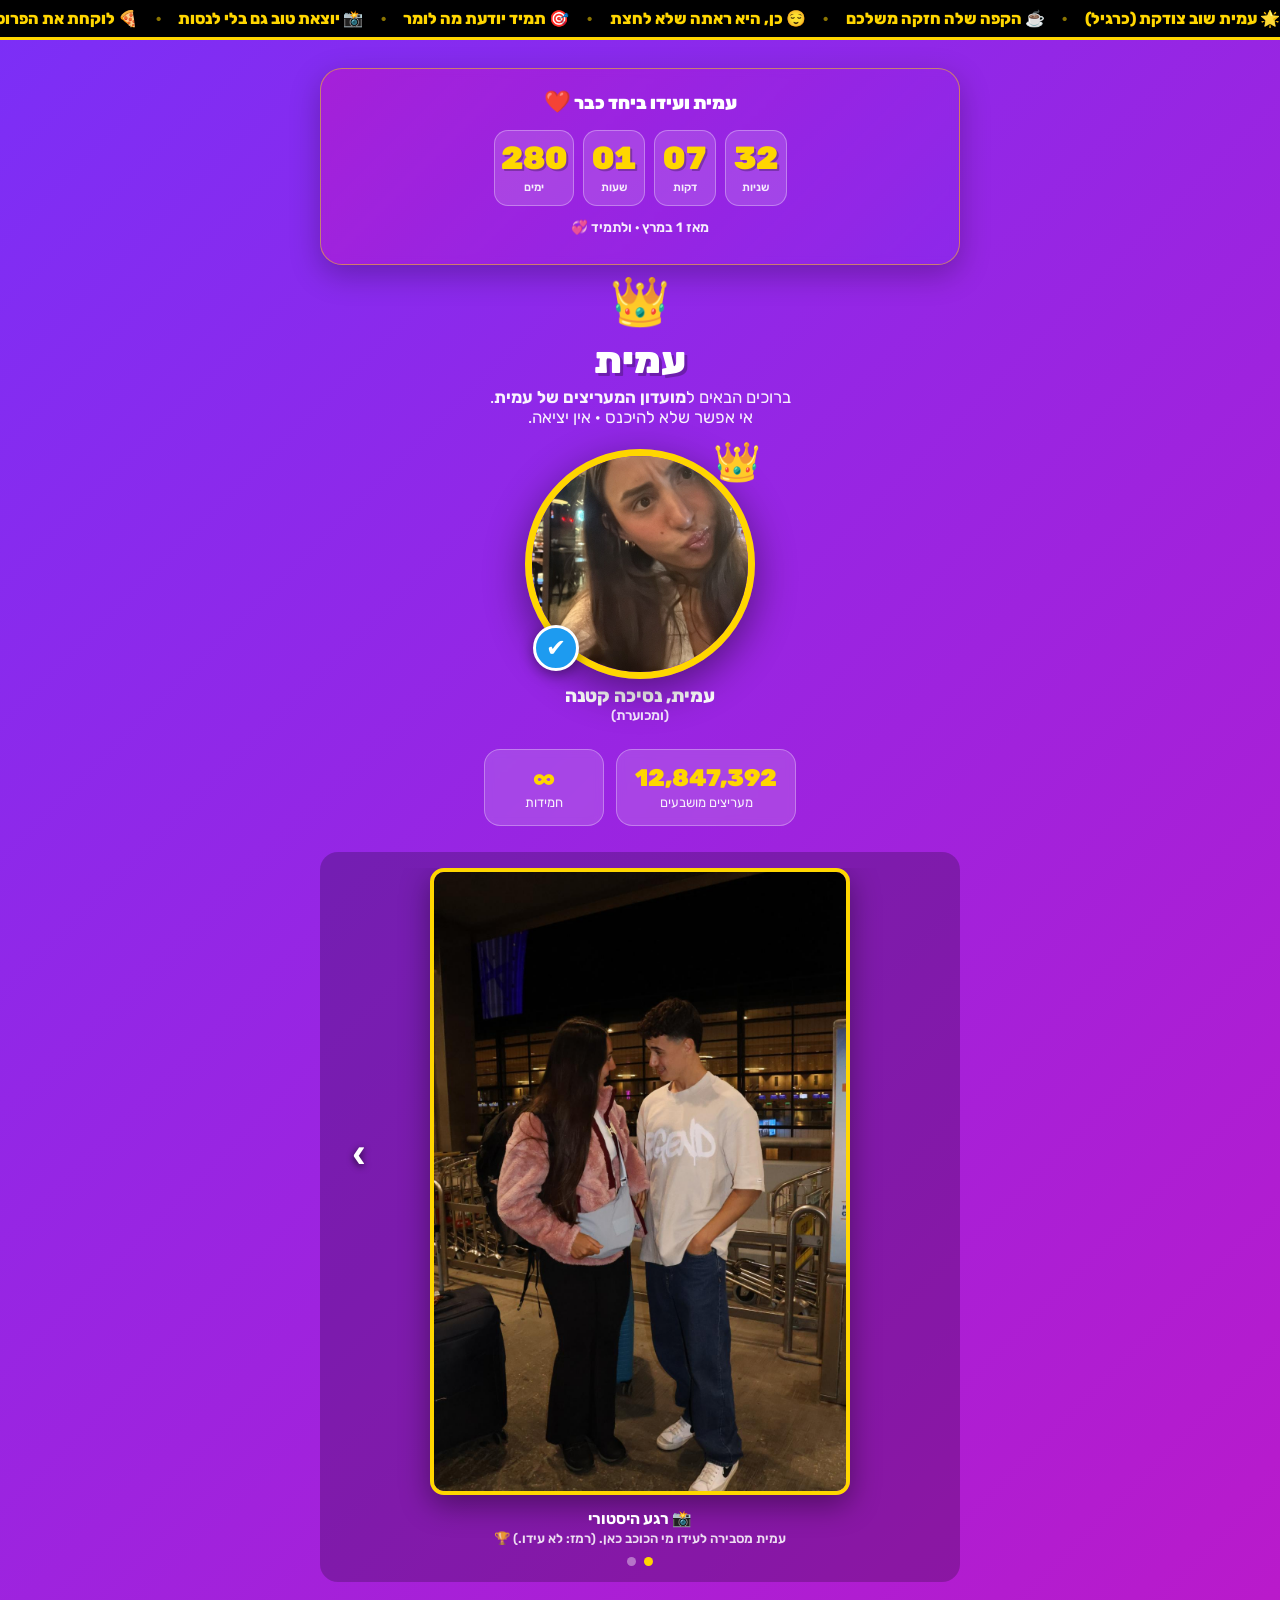
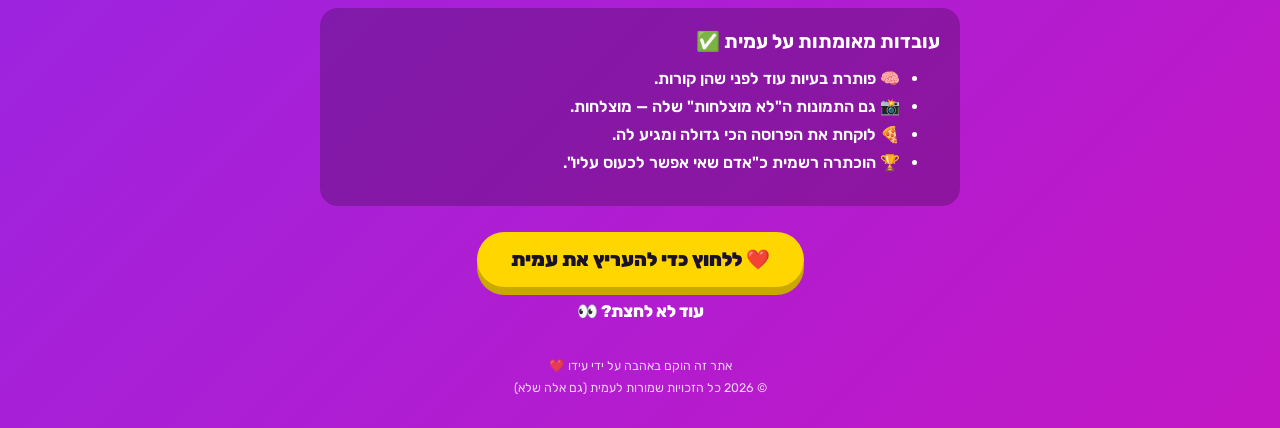
==== commit 4b00fc09: "amit: add small grey note under countdown — meeting date/time + why it's the full ~54h Below the cou" ====
--- a/amit/index.html
+++ b/amit/index.html
@@ -91,6 +91,8 @@
     .cd__num { font-size:2rem; font-weight:900; color:var(--gold); line-height:1; font-variant-numeric:tabular-nums; text-shadow:2px 2px 0 rgba(0,0,0,.25); }
     .cd__lbl { font-size:.7rem; opacity:.9; margin-top:7px; font-weight:600; }
     .cd__sub { margin-top:13px; font-size:.85rem; opacity:.93; font-weight:600; }
+    .cd__note { margin-top:9px; font-size:.66rem; line-height:1.55; font-weight:500; color:rgba(255,255,255,.42); }
+    .cd__note b { color:rgba(255,255,255,.62); font-weight:700; }
     @media (max-width:380px){ .cd__unit{ min-width:54px; } .cd__num{ font-size:1.7rem; } }
   </style>
 </head>
@@ -105,6 +107,7 @@
       <div class="cd__title" id="cdTitle"></div>
       <div class="cd__units" id="cdUnits"></div>
       <div class="cd__sub" id="cdSub"></div>
+      <div class="cd__note" id="cdNote"></div>
     </section>
 
     <div class="crown">👑</div>
@@ -202,6 +205,7 @@
       var cdTitle = document.getElementById('cdTitle');
       var cdUnits = document.getElementById('cdUnits');
       var cdSub = document.getElementById('cdSub');
+      var cdNote = document.getElementById('cdNote');
       var phase = '', firstRun = true;
       function pad(x){ return (x < 10 ? '0' : '') + x; }
       function unit(num, lbl){
@@ -215,6 +219,7 @@
             cd.classList.remove('cd--up');
             cdTitle.innerHTML = 'עמית ועידו נפגשים בעוד <span class="em">💞</span>';
             cdSub.textContent = 'הספירה לאיחוד הגדול 🤍';
+            cdNote.innerHTML = '<b>נפגשים: חצות שבין 28 ל-29.6, שעון לימה 🇵🇪</b><br>זו הספירה עד הרגע האמיתי של הפגישה. היא כוללת את פער השעון (13 שעות) ואת הטיסה, אז זה הזמן המלא עד שניפגש, לא פחות.';
           }
           var s = Math.floor((meetAt - now) / 1000);
           var h = Math.floor(s / 3600), m = Math.floor((s % 3600) / 60), sec = s % 60;
@@ -225,6 +230,7 @@
             cd.classList.add('cd--up');
             cdTitle.innerHTML = 'עמית ועידו ביחד כבר <span class="em">❤️</span>';
             cdSub.textContent = 'מאז 1 במרץ · ולתמיד 💞';
+            cdNote.textContent = '';
             if (!firstRun) confettiBurst();
           }
           var s2 = Math.floor((now - sinceAt) / 1000);
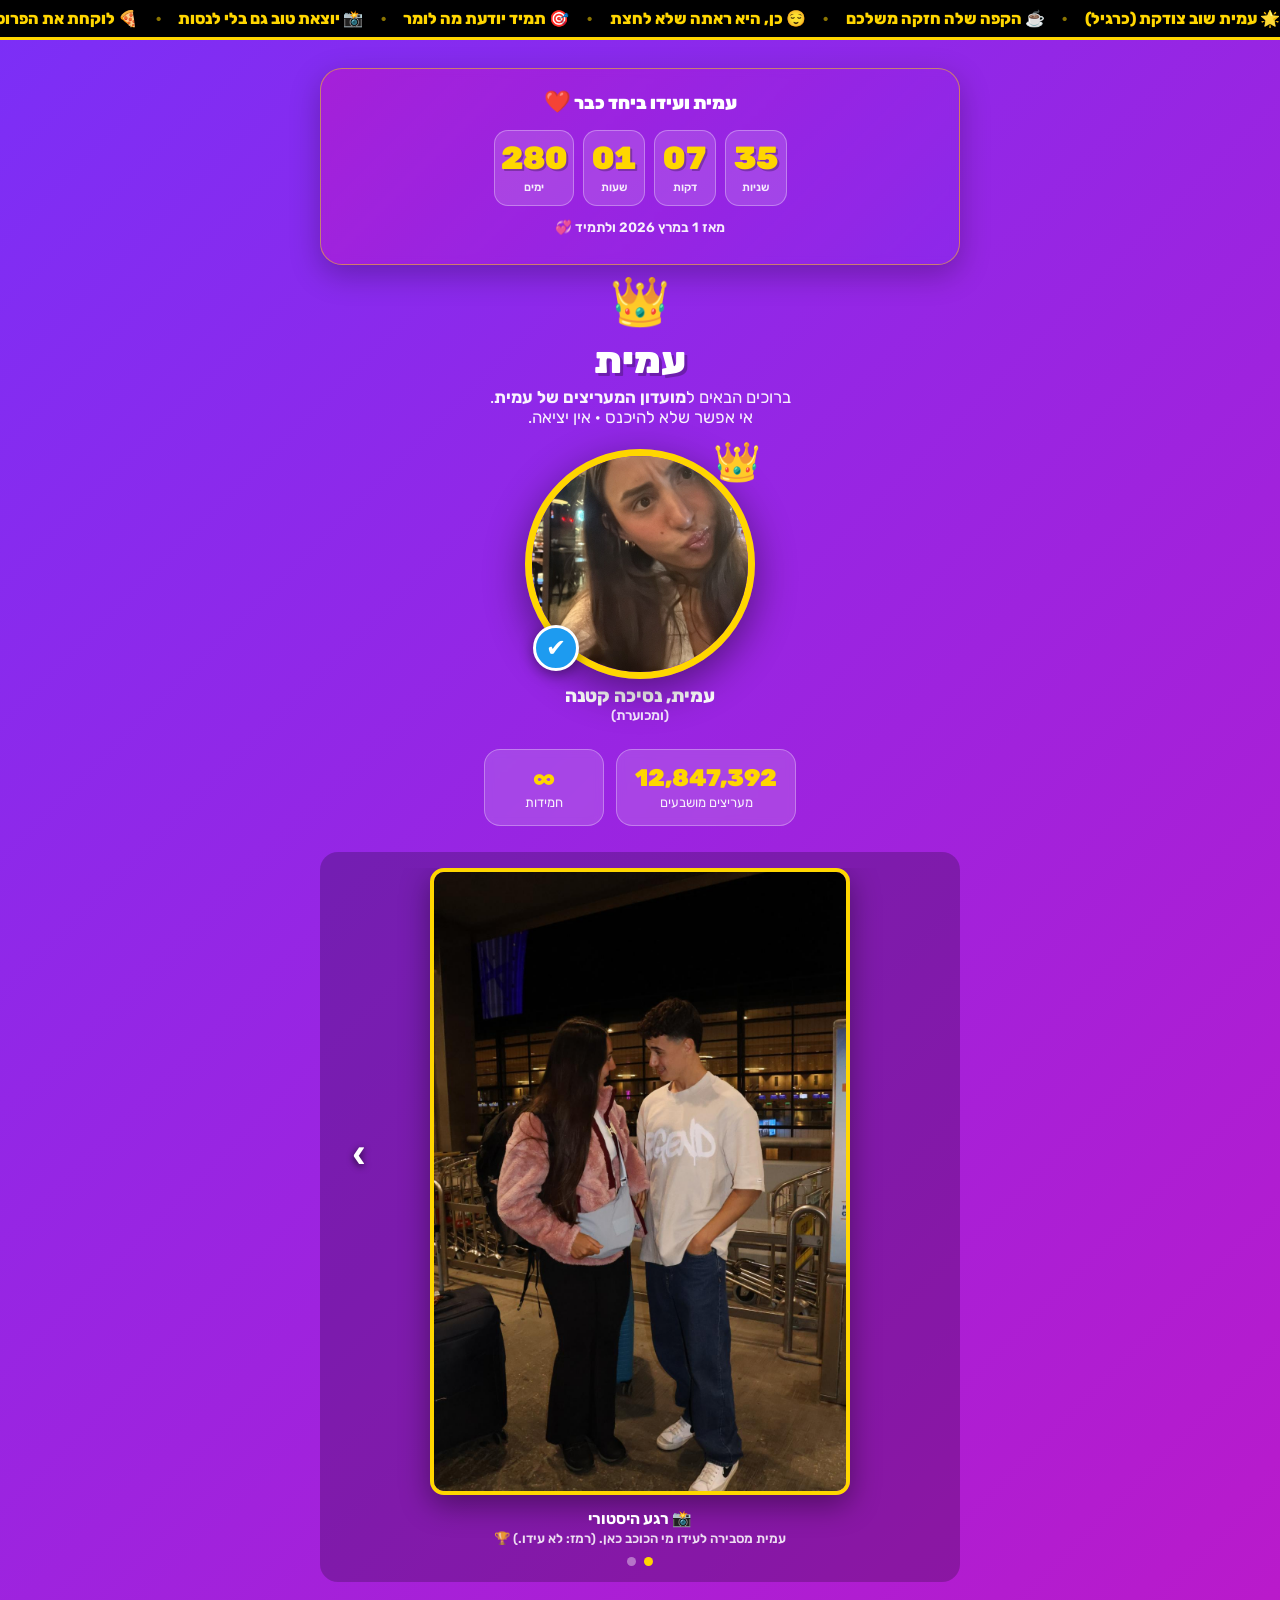
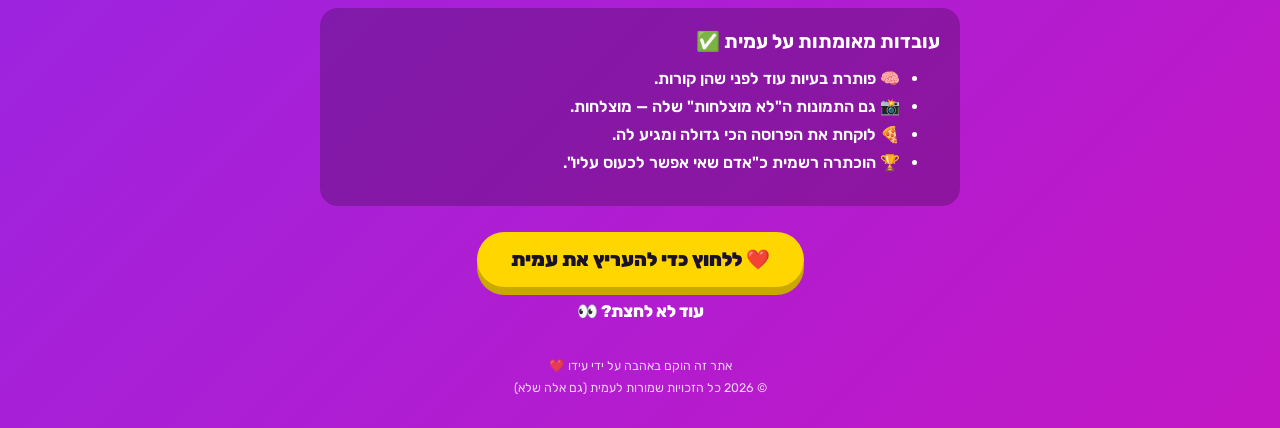
==== commit bcf41641: "amit: trim countdown note, finalize count-up subtitle - Drop the long timezone/flight explanation li" ====
--- a/amit/index.html
+++ b/amit/index.html
@@ -207,19 +207,20 @@
       var cdSub = document.getElementById('cdSub');
       var cdNote = document.getElementById('cdNote');
       var phase = '', firstRun = true;
+      var forceUp = /[?&]up\b/.test(location.search); // תצוגה מקדימה מקומית בלבד: ?up מדמה את שלב ה"ביחד"
       function pad(x){ return (x < 10 ? '0' : '') + x; }
       function unit(num, lbl){
         return '<div class="cd__unit"><div class="cd__num">' + num + '</div><div class="cd__lbl">' + lbl + '</div></div>';
       }
       function tick(){
         var now = Date.now();
-        if (now < meetAt) {
+        if (now < meetAt && !forceUp) {
           if (phase !== 'down') {
             phase = 'down';
             cd.classList.remove('cd--up');
             cdTitle.innerHTML = 'עמית ועידו נפגשים בעוד <span class="em">💞</span>';
             cdSub.textContent = 'הספירה לאיחוד הגדול 🤍';
-            cdNote.innerHTML = '<b>נפגשים: חצות שבין 28 ל-29.6, שעון לימה 🇵🇪</b><br>זו הספירה עד הרגע האמיתי של הפגישה. היא כוללת את פער השעון (13 שעות) ואת הטיסה, אז זה הזמן המלא עד שניפגש, לא פחות.';
+            cdNote.textContent = 'נפגשים: חצות שבין 28 ל-29.6, שעון לימה 🇵🇪';
           }
           var s = Math.floor((meetAt - now) / 1000);
           var h = Math.floor(s / 3600), m = Math.floor((s % 3600) / 60), sec = s % 60;
@@ -229,7 +230,7 @@
             phase = 'up';
             cd.classList.add('cd--up');
             cdTitle.innerHTML = 'עמית ועידו ביחד כבר <span class="em">❤️</span>';
-            cdSub.textContent = 'מאז 1 במרץ · ולתמיד 💞';
+            cdSub.textContent = 'מאז 1 במרץ 2026 ולתמיד 💞';
             cdNote.textContent = '';
             if (!firstRun) confettiBurst();
           }
